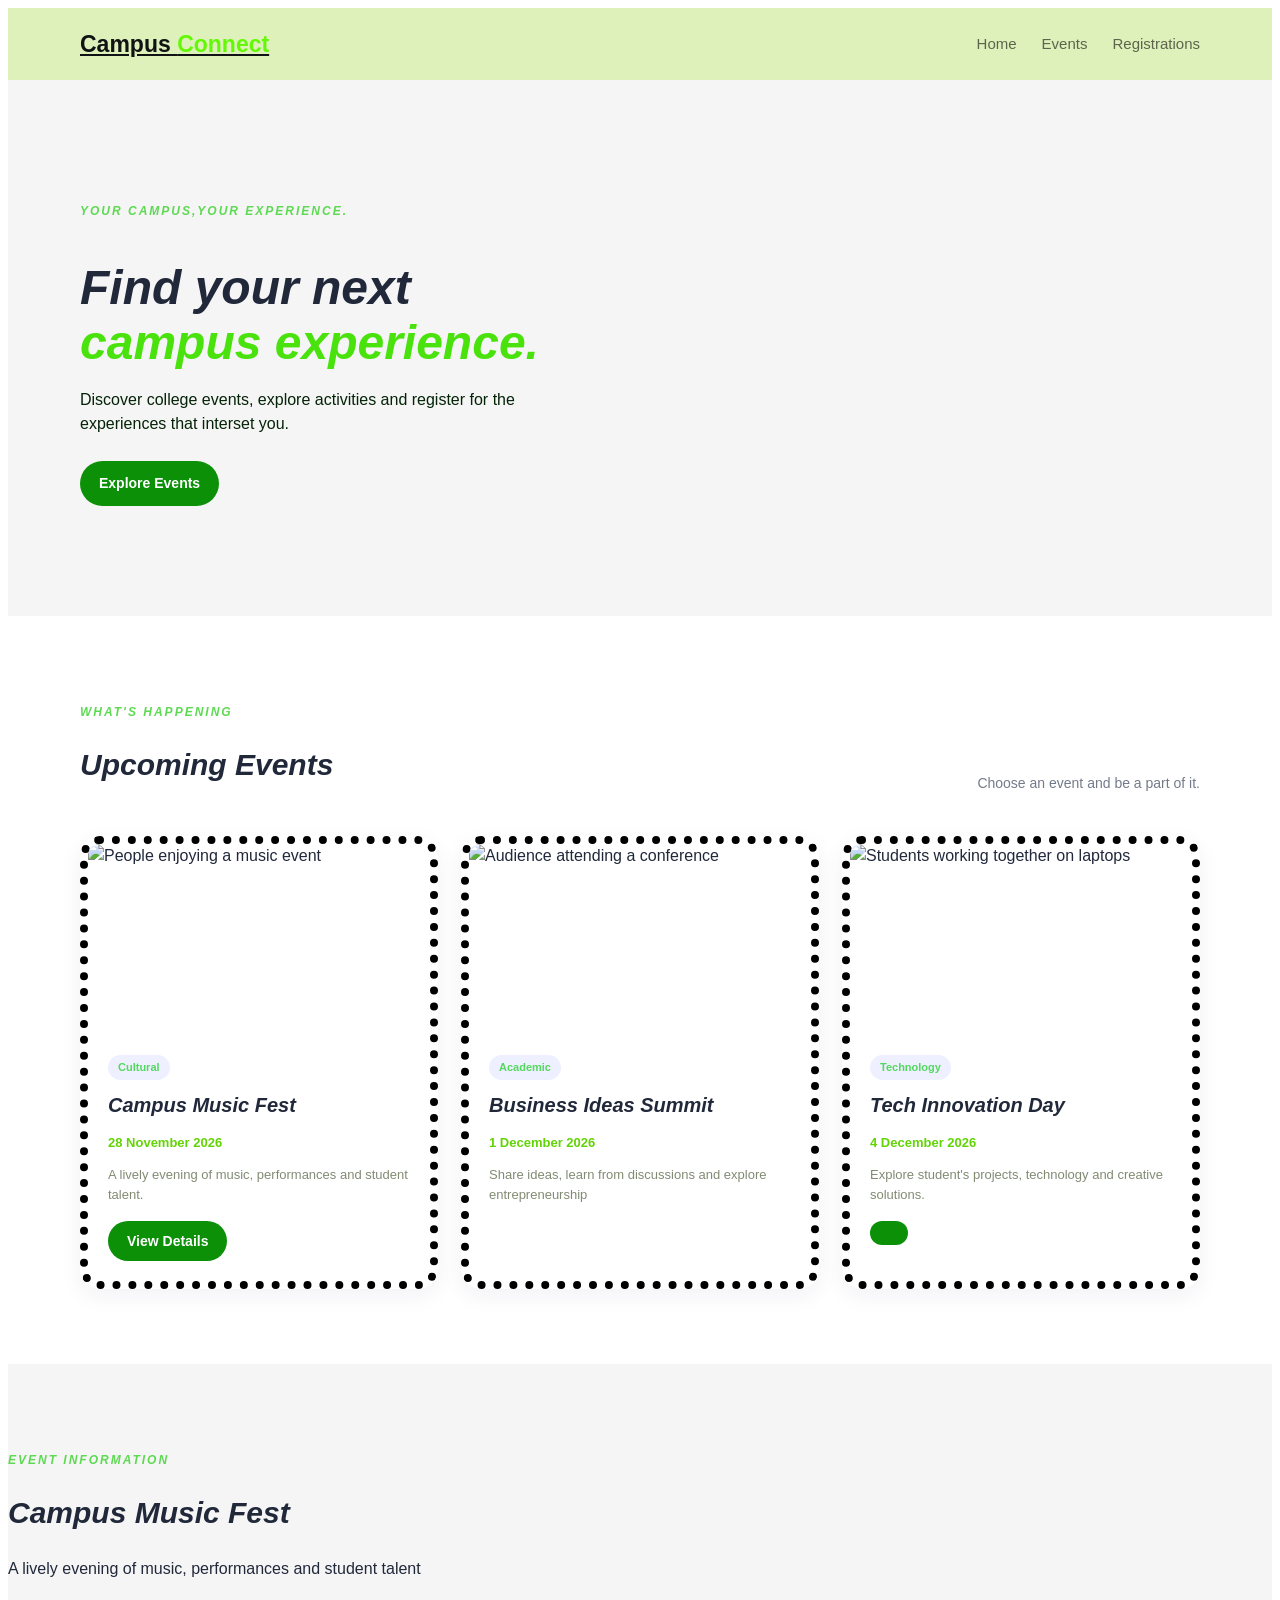
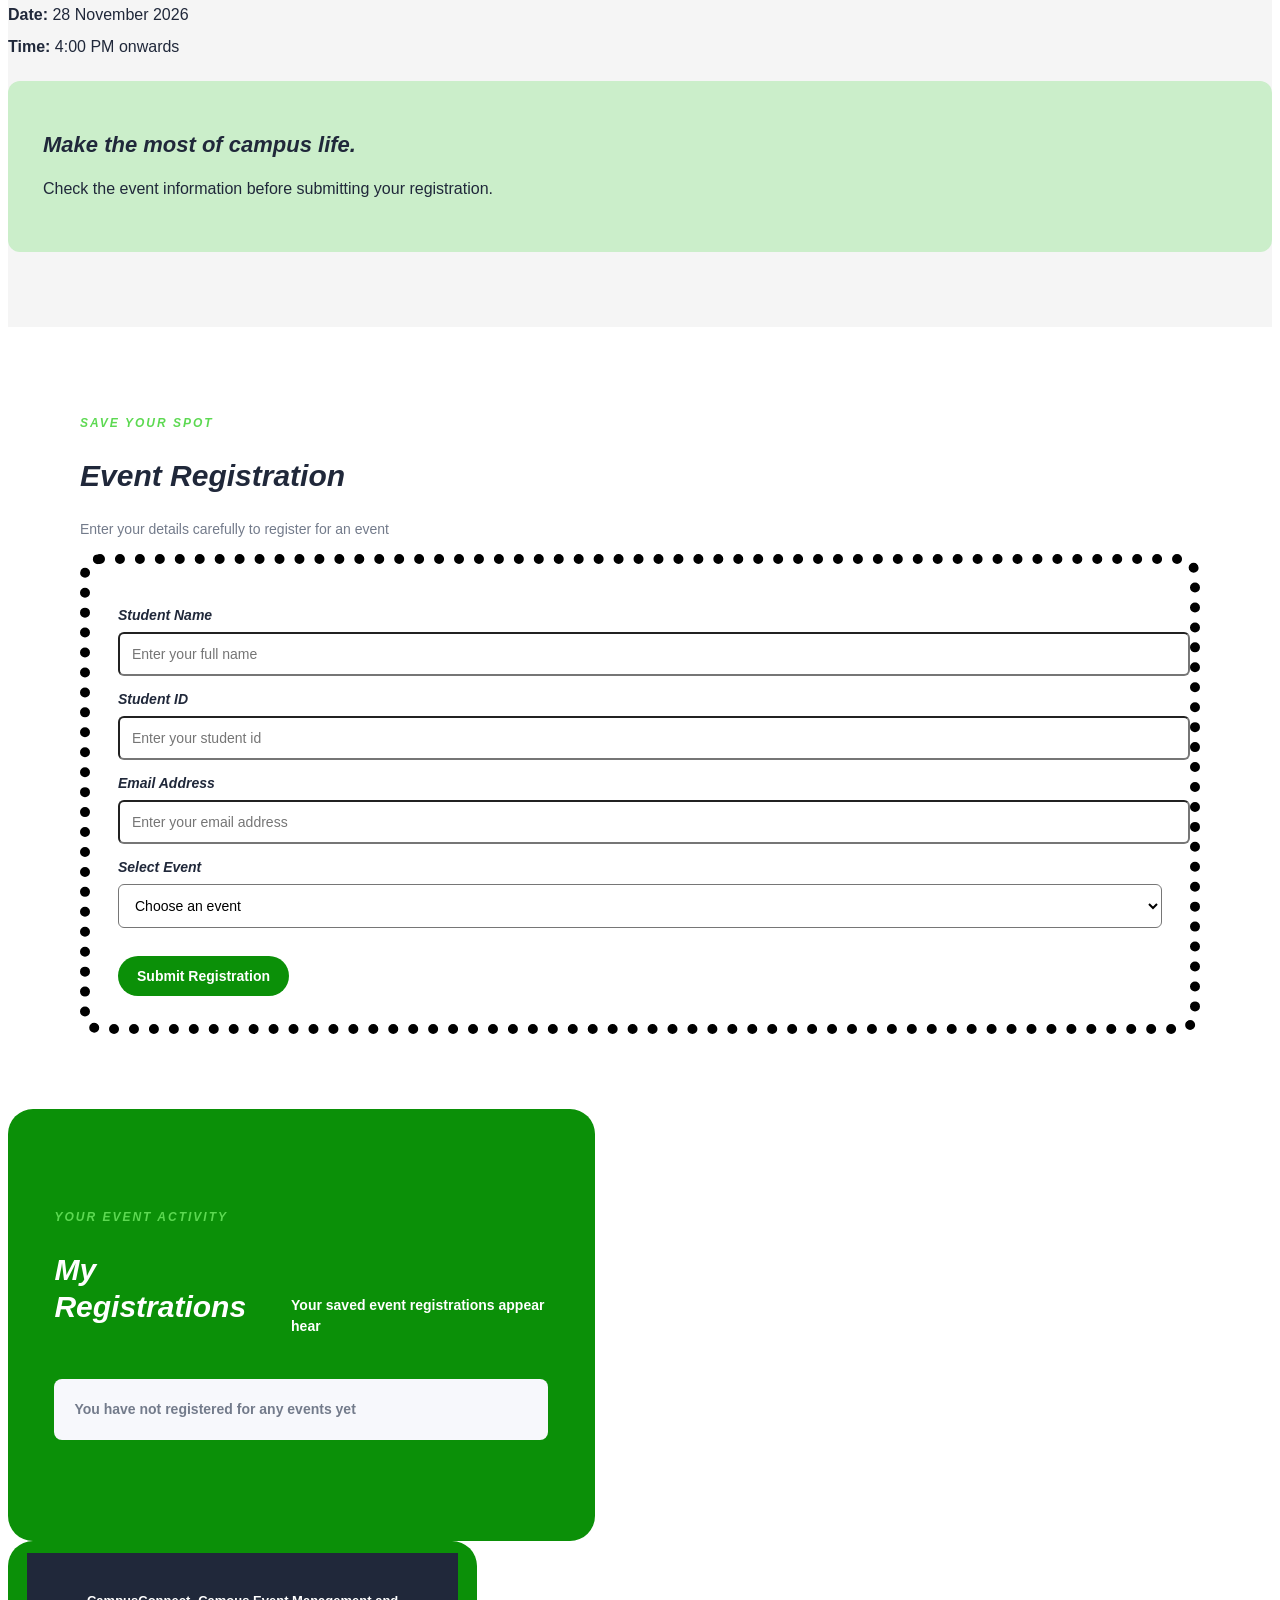
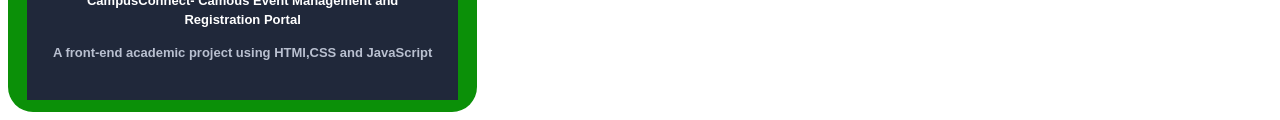
==== index.html @ fcd9af0a "Rename cse326project.html to index.html" ====
<!DOCTYPE html>
<html lang="en">
<head>
    <meta charset="UTF-8">
    <meta name="viewport" content="width=device-width, initial-scale=1.0">
    <title>CampusConnect</title>
    <link rel="stylesheet" href="style.css">
</head>
<body>
    <header class="header">
        <div class="container nav">
            <a class="logo" href="#home">Campus <span>Connect</span></a>
            <nav>
                <a href="#home">Home</a>
                <a href="#events">Events</a>
                <a href="#registration">Registrations</a>
            </nav>
        </div>
    </header>
    <main>
        <!-- HOME PAGE -->
         <section id="home" class="hero">
            <div class="container hero-content">
                <p class="eyebrow">YOUR CAMPUS,YOUR EXPERIENCE.</p>
                <h1>Find your next<br><span>campus experience.</span></h1>
                <p class="hero-text">
                    Discover college events, explore activities and register for the experiences that interset you.
                </p>
                <a class="button" href="#events">Explore Events</a>
            </div>
         </section>
         <section id="events" class="section container">
            <div class="section-heading">
                <div>
                    <p class="eyebrow">WHAT'S HAPPENING</p>
                    <h2>Upcoming Events</h2>
                </div>
                <p class="muted">Choose an event and be a part of it.</p>
            </div>
            <div class="event-grid">
                <article class="event-card">
                    <img src="images (3).jpg" alt="People enjoying a music event">
                    <div class="event-info">
                        <span class="tag">Cultural</span>
                        <h3>Campus Music Fest</h3>
                        <p class="event-date">28 November 2026</p>
                        <p>A lively evening of music, performances and student talent.</p>
                        <button class="button event-button" data-event="Campus Music Fest">View Details</button>
                    </div>
                </article>
                <article class="event-card">
                    <img src="images (4).jpg" alt="Audience attending a conference">
                    <div class="event-info">
                        <span class="tag">Academic</span>
                        <h3>Business Ideas Summit</h3>
                        <p class="event-date">1 December 2026</p>
                        <p>Share ideas, learn from discussions and explore entrepreneurship</p>
                   </div>
                </article>
                <article class="event-card">
                    <img src="images (5).jpg" alt="Students working together on laptops">
                    <div class="event-info">
                        <span class="tag">Technology</span>
                        <h3>Tech Innovation Day</h3>
                        <p class="event-date">4 December 2026</p>
                        <p>Explore student's projects, technology and creative solutions.</p>
                        <button class="button event-button" date-event="Tech Innovation Day"></button>
                    </div>
                </article>
            </div>
         </section>
         <!-- EVENT DETAILS -->
          <section id="details" class="section details-section">
            <div class="container details-box">
            </div>
            <p class="eyebrow">EVENT INFORMATION</p>
            <h2 id="detail-title">Campus Music Fest</h2>
            <p id="detail-description">A lively evening of music, performances and student talent</p>
            <div class="detail-list">
                <p><strong>Date:</strong> <span id="detail-date">28 November 2026</span></p>
                <p><strong>Time:</strong> <span id="detail-time">4:00 PM onwards</span></p>
        </div>
        <div class="details-note">
            <span class="note-icon"></span>
            <h3>Make the most of campus life.</h3>
            <p>Check the event information before submitting your registration.</p>
        </div>
          </section>
          <!-- REGISTRATION FORM -->
           <section id="registration" class="section container">
            <div class="form-layout">
                <div>
                <p class="eyebrow">SAVE YOUR SPOT</p>
                <h2>Event Registration</h2>
                <p class="muted">Enter your details carefully to register for an event</p>
            </div>
            <form id="registration-form" class="registration-form">
                <label for="student-name">Student Name</label>
                <input type="text" id="student-name" placeholder="Enter your full name">

                <label for="student-id">Student ID</label>
                <input type="text" id="student-id" placeholder="Enter your student id">

                <label for="student-email">Email Address</label>
                <input type="email" id="student-email" placeholder="Enter your email address">

                <label for="event-choice">Select Event</label>
                <select id="event-choice">
                    <option value="">Choose an event</option>
                    <option value="Campus Music Fest">Campus Music Fest</option>
                    <option value="Business Ideas Summit">Business Ideas Summit</option>
                    <option value="Tech Innovation Day">Tech Innovation Day</option>
                </select>
                <p id="form-error" class="error-message" aria-live="polite"></p>
                <button type="submit" class="button">Submit Registration</button>
            </form>
        </div>
    </section>
    <!-- CONFIRMATION MESSAGE -->
     <section id="confirmation" class="section container hidden">
        <div class="confirmation-box">
            <div class="success-mark"></div>
            <p class="eyebrow">REGISTRATION COMPLETE</p>
            <h2>You're registered!</h2>
            <p id="confirmation-text">Your registration has been saved successfully</p>
            <a href="#registration" class="button">View My Registration/a>
                </div>
             </section>
             <!-- MY REGISTRATIONS -->
              <section id="registration" class="section container">
                <div class="section-heading">
                    <div>
                        <p class="eyebrow">YOUR EVENT ACTIVITY</p>
                        <h2>My Registrations</h2>
                    </div>
                    <p class="mute">Your saved event registrations appear hear</p>
                </div>
                <div id="registration-list" class="registartiom-list">
                    <p class="empty-message">You have not registered for any events yet</p>
            </div>
        </section>
    </main>
    <footer class="footer">
        <div class="container">
            <p>CampusConnect- Camous Event Management and Registration Portal</p>
            <p class="footer-small">A front-end academic project using HTMl,CSS and JavaScript</p>
       </div>
    </footer>
</body>
</html>
---- style.css ----
body {
    font-family: Verdana, Geneva, Tahoma, sans-serif, sans-serif;
    color: #20283a;
    background-color: #ffffff;
    line-height: 1.5;
}

.container {
    width: 90%;
    max-width: 1120px;
    margin: auto;
}

.header {
    background-color:rgb(222, 241, 187);
    position: sticky;
    top: 0px;
    z-index: 10;
}

.nav {
    min-height: 72px;
    display: flex;
    justify-content: space-between;
    align-items: center;
    gap: 20px;
}

.logo {
    color: #111213;
    font-size: 23px;
    font-weight: bold;
}

.logo span {
    color: #63f906;
}

nav {
    display: flex;
    gap: 25px;
}

nav a {
    color: #5c654c;
    text-decoration: none;
    font-size: 15px;
}

nav a:hover {
    color: #074af3;
}

.hero {
    background-color: whitesmoke;
    padding: 90px 0;
}

.hero-content {
    padding: 20px 0;
}

.eyebrow {
    color: #5dd952;
    font-size: 12px;
    font-weight: bold;
    letter-spacing: 2px;
    margin-bottom: 12px;
    font-style: italic;
}

h1 {
    font-size: 48px;
    line-height: 1.15;
    margin-bottom: 18px;
    font-style: italic;
}

h1 span {
    color: #49e20c;
}

.hero-text {
    max-width: 520px;
    color: #042307;
    margin-bottom: 25px;
}

.button {
    display: inline-block;
    border: none;
    border-radius: 25px;
    background-color: #0b9008;
    color: white;
    padding: 12px 19px;
    text-decoration: none;
    font-size: 14px;
    font-weight: bolder;
    cursor: pointer;
}

.button:hover {
    background-color: #4ab563;
}

.section {
    padding-top: 75px;
    padding-bottom: 75px;
}

.section-heading {
    display: flex;
    justify-content: space-between;
    align-items: end;
    gap: 20px;
    margin-bottom: 28px;
}

h2 {
    font-size: 30px;
    line-height: 1.25;
    font-style: italic;
}

.muted {
    color: #737b8b;
    font-size: 14px;
}

.event-grid {
    display: grid;
    grid-template-columns: repeat(3, 1fr);
    gap: 23px;
}

.event-card {
    border: 8px dotted black;
    border-radius: 20px;
    overflow: hidden;
    background-color: #ffffff;
    box-shadow: 0 7px 22px rgba(30, 42, 80, 0.06);
}

.event-card img {
    width: 100%;
    height: 190px;
    object-fit: cover;
    display: block;
}

.event-info {
    padding: 20px;
}

.tag {
    display: inline-block;
    color: #52d95d;
    background-color: #eef0ff;
    border-radius: 20px;
    padding: 4px 10px;
    font-size: 11px;
    font-weight: bolder;
}

.event-info h3 {
    margin: 10px 0 5px;
    font-size: 20px;
    font-style: italic;
}

.event-info p {
    color: #818b73;
    font-size: 13px;
    margin-bottom: 12px;
}

.event-info .event-date {
    color: #62d405;
    font-weight: 800;
}

.event-button {
    margin-top: 5px;
}

.details-section {
    background-color:whitesmoke;
}

.details-box {
    display: grid;
    grid-template-columns: 1.5fr 1fr;
    gap: 35px;
    align-items: center;
}

.details-box h2 {
    margin-bottom: 12px;
    font-style: italic;
}

.details-box p {
    color: #687184;
}

.detail-list {
    margin: 22px 0;
}

.detail-list p {
    margin: 8px 0;
}

.detail-list strong {
    color: #20283a;
}

.details-note {
    background-color: #cbeeca;
    border-radius: 12px;
    padding: 35px;
}

.note-icon {
    color: #06f826;
    font-size: 30px;
}

.details-note h3 {
    margin: 12px 0;
    font-style: italic;
    font-size: 22px;
}

.form-layout {
    /* display: grid; */
    /* grid-template-columns: 1fr 1.2fr; */
    /* gap: 50px; */
    /* align-items: start; */
}

.registration-form {
    border: 10px dotted black;
    border-radius: 20px;
    padding: 28px;
}

.registration-form label {
    display: block;
    margin: 13px 0 6px;
    font-size: 14px;
    font-weight: bold;
    font-style: italic;
}

.registration-form input,
.registration-form select {
    width: 100%;
    padding: 12px;
    border: px dotted #d9dce5;
    border-radius: 6px;
    font-size: 14px;
    background-color: #ffffff;
}

.registration-form input:focus,
.registration-form select:focus {
    outline: 2px solid #cbd2ff;
    border-color: #5267d9;
}

.registration-form button {
    margin-top: 15px;
}

.error-message {
    color: #c0392b;
    font-size: 13px;
    margin-top: 10px;
}

.confirmation-box {
    text-align: center;
    background-color: #f1f8f3;
    border-radius: 12px;
    padding: 40px 20px;
}

.confirmation-box h2 {
    margin-bottom: 10px;
}

.confirmation-box p {
    margin-bottom: 18px;
    color: #5f6d63;
}

.success-mark {
    width: 48px;
    height: 48px;
    line-height: 48px;
    margin: 0 auto 15px;
    border-radius: 50%;
    background-color: #d6efdc;
    color: #247a3c;
    font-size: 25px;
    font-weight: bold;
}

.hidden {
    display: none;
}

.registration-list {
    display: grid;
    grid-template-columns: repeat(2, 1fr);
    gap: 15px;
}

.saved-registration {
    border: 1px solid #e8eaf0;
    border-left: 4px solid #5267d9;
    border-radius: 8px;
    padding: 17px;
    background-color: #ffffff;
}

.saved-registration h3 {
    margin-bottom: 5px;
}

.saved-registration p {
    color: #737b8b;
    font-size: 13px;
}

.empty-message {
    color: #737b8b;
    padding: 20px;
    background-color: #f7f8fc;
    border-radius: 8px;
}

.footer {
    background-color: #20283a;
    color: #ffffff;
    text-align: center;
    padding: 25px 0;
    font-size: 13px;
}

.footer-small {
    color: #b9c0d0;
    margin-top: 5px;
}

/* RESPONSIVE DESIGN */
@media (max-width: 750px) {
    .nav,
    .section-heading {
        flex-direction: column;
        align-items: flex-start;
    }

    nav {
        flex-wrap: wrap;
        gap: 13px;
        padding-bottom: 15px;
    }

    h1 {
        font-size: 36px;
    }

    .event-grid,
    .details-box,
    .form-layout,
    .registration-list {
        grid-template-columns: 1fr;
    }

    .hero {
        padding: 60px 0;
    }

    .section {
        padding-top: 50px;
        padding-bottom: 50px;
    }
}
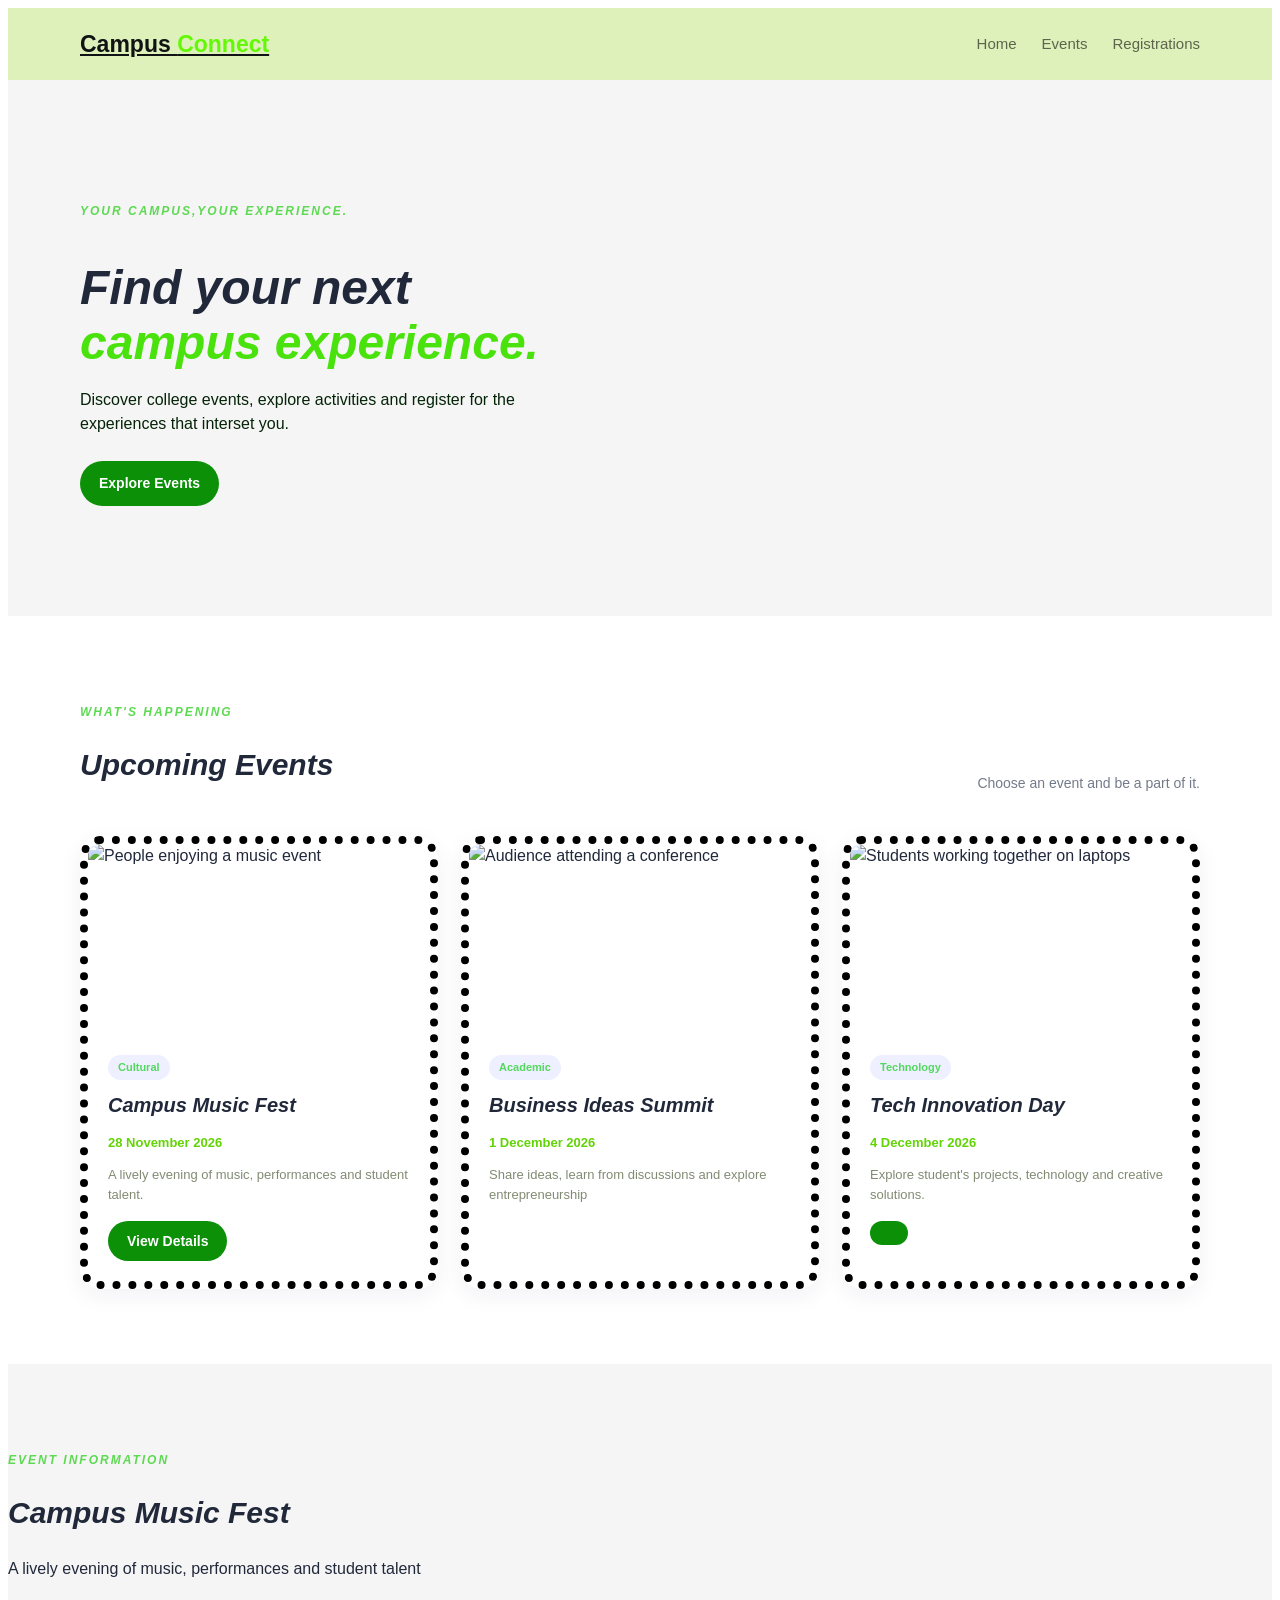
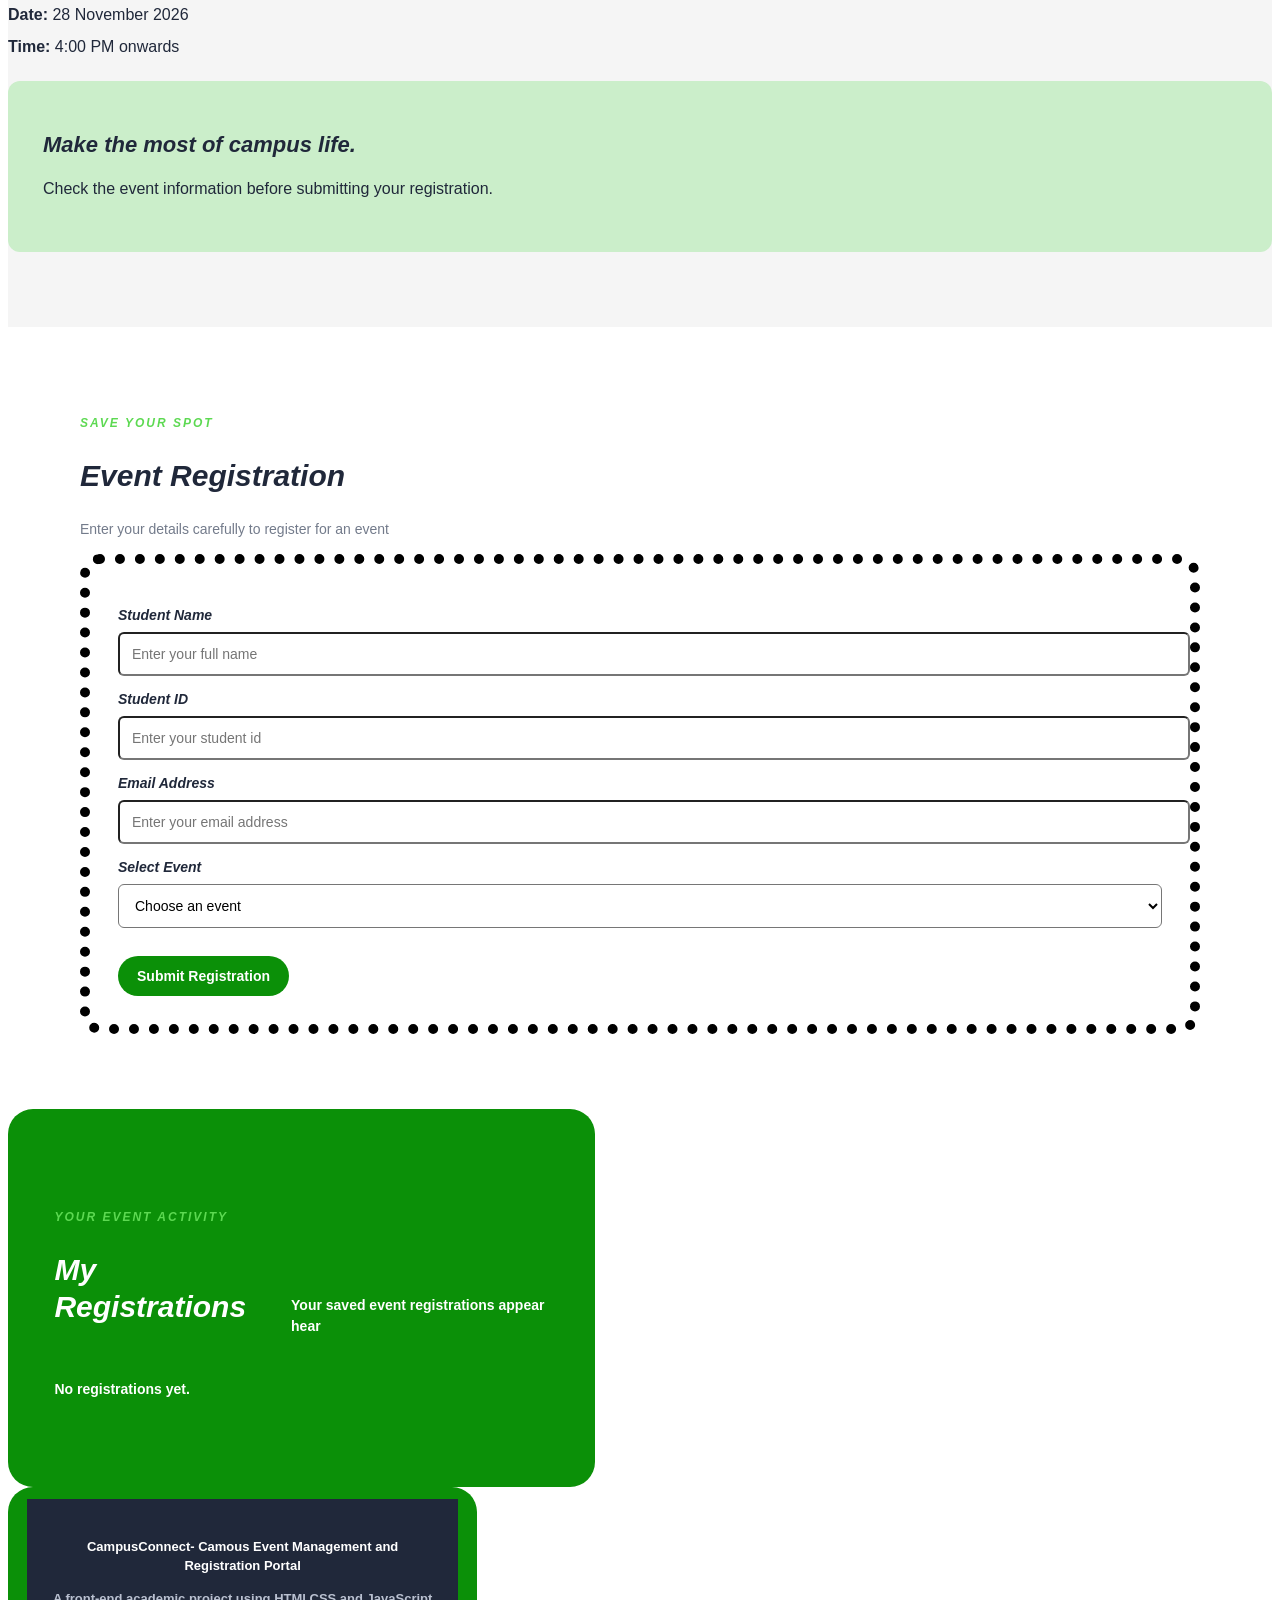
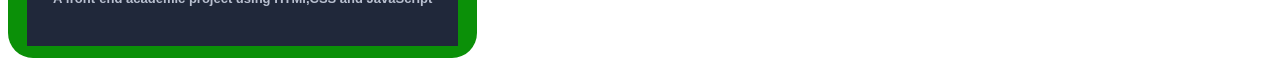
==== commit 543cc8c2: "Update index.html" ====
--- a/index.html
+++ b/index.html
@@ -5,6 +5,7 @@
     <meta name="viewport" content="width=device-width, initial-scale=1.0">
     <title>CampusConnect</title>
     <link rel="stylesheet" href="style.css">
+    
 </head>
 <body>
     <header class="header">
@@ -146,5 +147,6 @@
             <p class="footer-small">A front-end academic project using HTMl,CSS and JavaScript</p>
        </div>
     </footer>
+    <script src="script.js"></script>
 </body>
 </html>
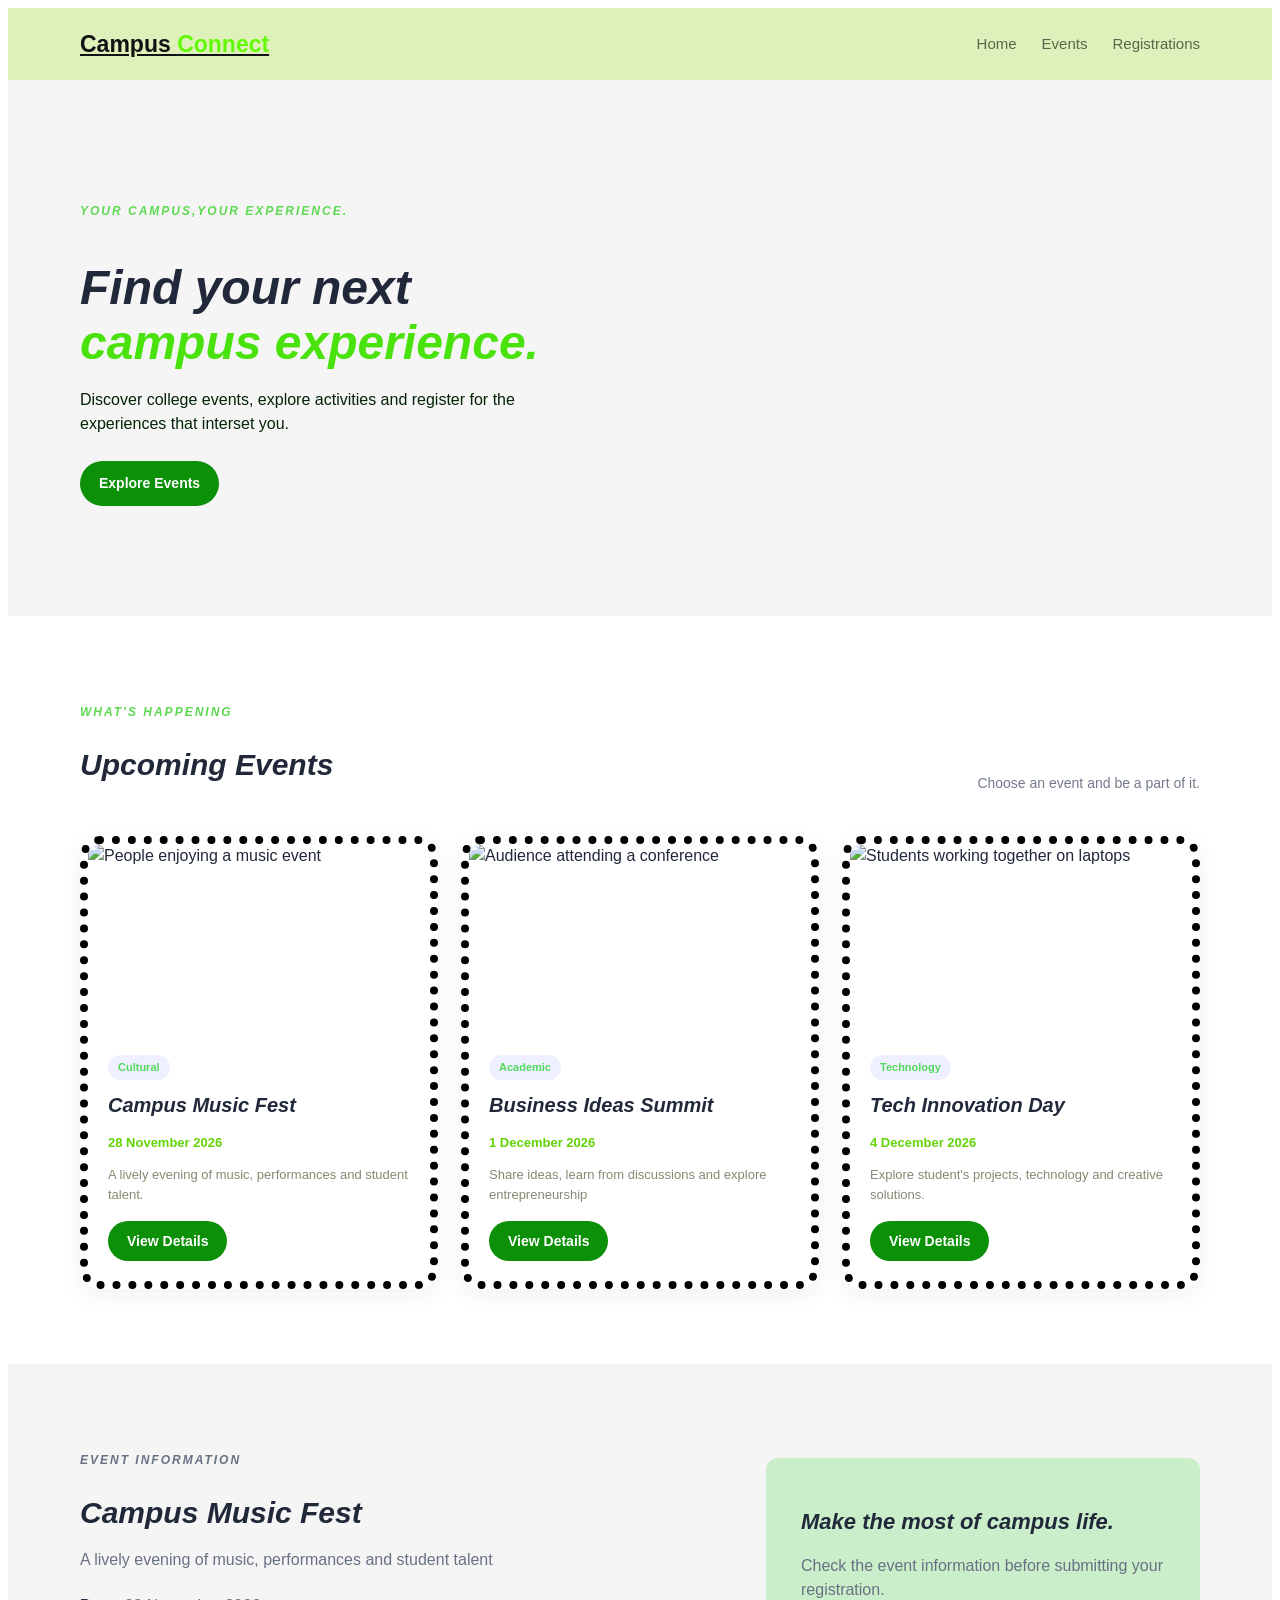
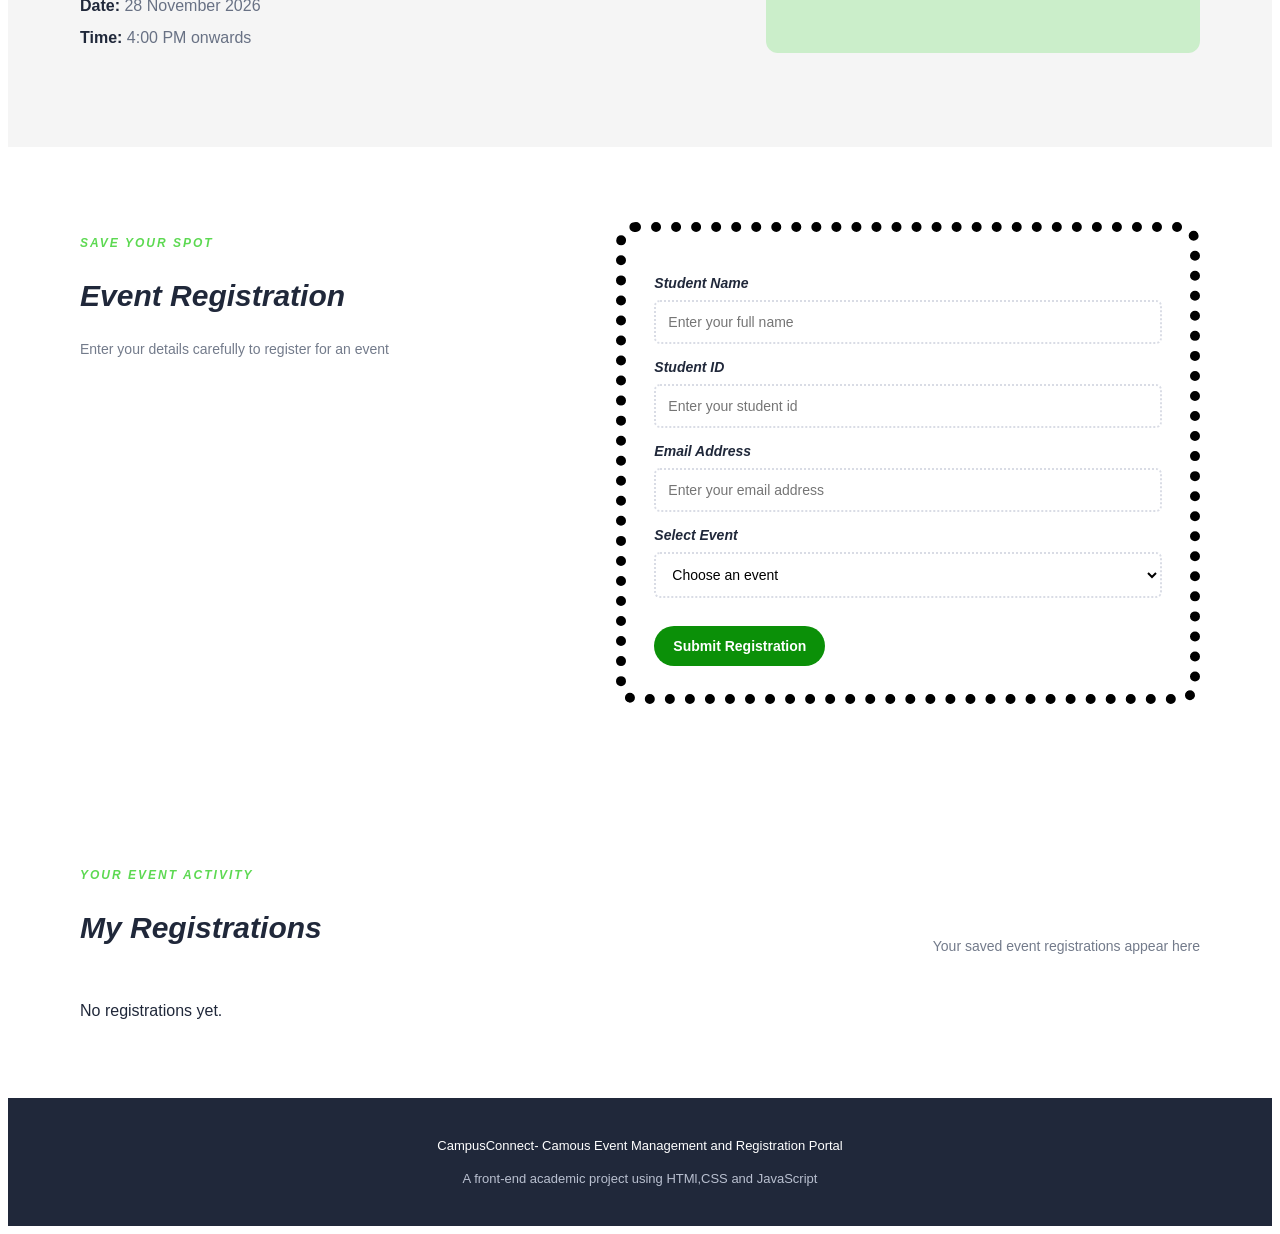
==== commit f5827b34: "Update index.html" ====
--- a/index.html
+++ b/index.html
@@ -56,6 +56,7 @@
                         <h3>Business Ideas Summit</h3>
                         <p class="event-date">1 December 2026</p>
                         <p>Share ideas, learn from discussions and explore entrepreneurship</p>
+                        <button class="button event-button" data-event="Business Ideas Summit">View Details</button>
                    </div>
                 </article>
                 <article class="event-card">
@@ -65,7 +66,7 @@
                         <h3>Tech Innovation Day</h3>
                         <p class="event-date">4 December 2026</p>
                         <p>Explore student's projects, technology and creative solutions.</p>
-                        <button class="button event-button" date-event="Tech Innovation Day"></button>
+                        <button class="button event-button" data-event="Tech Innovation Day">View Details</button>
                     </div>
                 </article>
             </div>
@@ -73,7 +74,7 @@
          <!-- EVENT DETAILS -->
           <section id="details" class="section details-section">
             <div class="container details-box">
-            </div>
+                <div>
             <p class="eyebrow">EVENT INFORMATION</p>
             <h2 id="detail-title">Campus Music Fest</h2>
             <p id="detail-description">A lively evening of music, performances and student talent</p>
@@ -81,11 +82,13 @@
                 <p><strong>Date:</strong> <span id="detail-date">28 November 2026</span></p>
                 <p><strong>Time:</strong> <span id="detail-time">4:00 PM onwards</span></p>
         </div>
+                </div>
         <div class="details-note">
             <span class="note-icon"></span>
             <h3>Make the most of campus life.</h3>
             <p>Check the event information before submitting your registration.</p>
         </div>
+                </div>         
           </section>
           <!-- REGISTRATION FORM -->
            <section id="registration" class="section container">
@@ -124,19 +127,19 @@
             <p class="eyebrow">REGISTRATION COMPLETE</p>
             <h2>You're registered!</h2>
             <p id="confirmation-text">Your registration has been saved successfully</p>
-            <a href="#registration" class="button">View My Registration/a>
+            <a href="#my-registrations" class="button">View My Registration</a>
                 </div>
              </section>
              <!-- MY REGISTRATIONS -->
-              <section id="registration" class="section container">
+              <section id="my-registrations" class="section container">
                 <div class="section-heading">
                     <div>
                         <p class="eyebrow">YOUR EVENT ACTIVITY</p>
                         <h2>My Registrations</h2>
                     </div>
-                    <p class="mute">Your saved event registrations appear hear</p>
+                    <p class="muted">Your saved event registrations appear here</p>
                 </div>
-                <div id="registration-list" class="registartiom-list">
+                <div id="registration-list" class="registration-list">
                     <p class="empty-message">You have not registered for any events yet</p>
             </div>
         </section>
--- a/style.css
+++ b/style.css
@@ -1,3 +1,7 @@
+*{
+    box-sizing:border-box;
+}
+
 body {
     font-family: Verdana, Geneva, Tahoma, sans-serif, sans-serif;
     color: #20283a;
@@ -233,10 +237,10 @@
 }
 
 .form-layout {
-    /* display: grid; */
-    /* grid-template-columns: 1fr 1.2fr; */
-    /* gap: 50px; */
-    /* align-items: start; */
+     display: grid; 
+     grid-template-columns: 1fr 1.2fr; 
+     gap: 50px; 
+     align-items: start; 
 }
 
 .registration-form {
@@ -257,7 +261,7 @@
 .registration-form select {
     width: 100%;
     padding: 12px;
-    border: px dotted #d9dce5;
+    border: 2px dotted #d9dce5;
     border-radius: 6px;
     font-size: 14px;
     background-color: #ffffff;
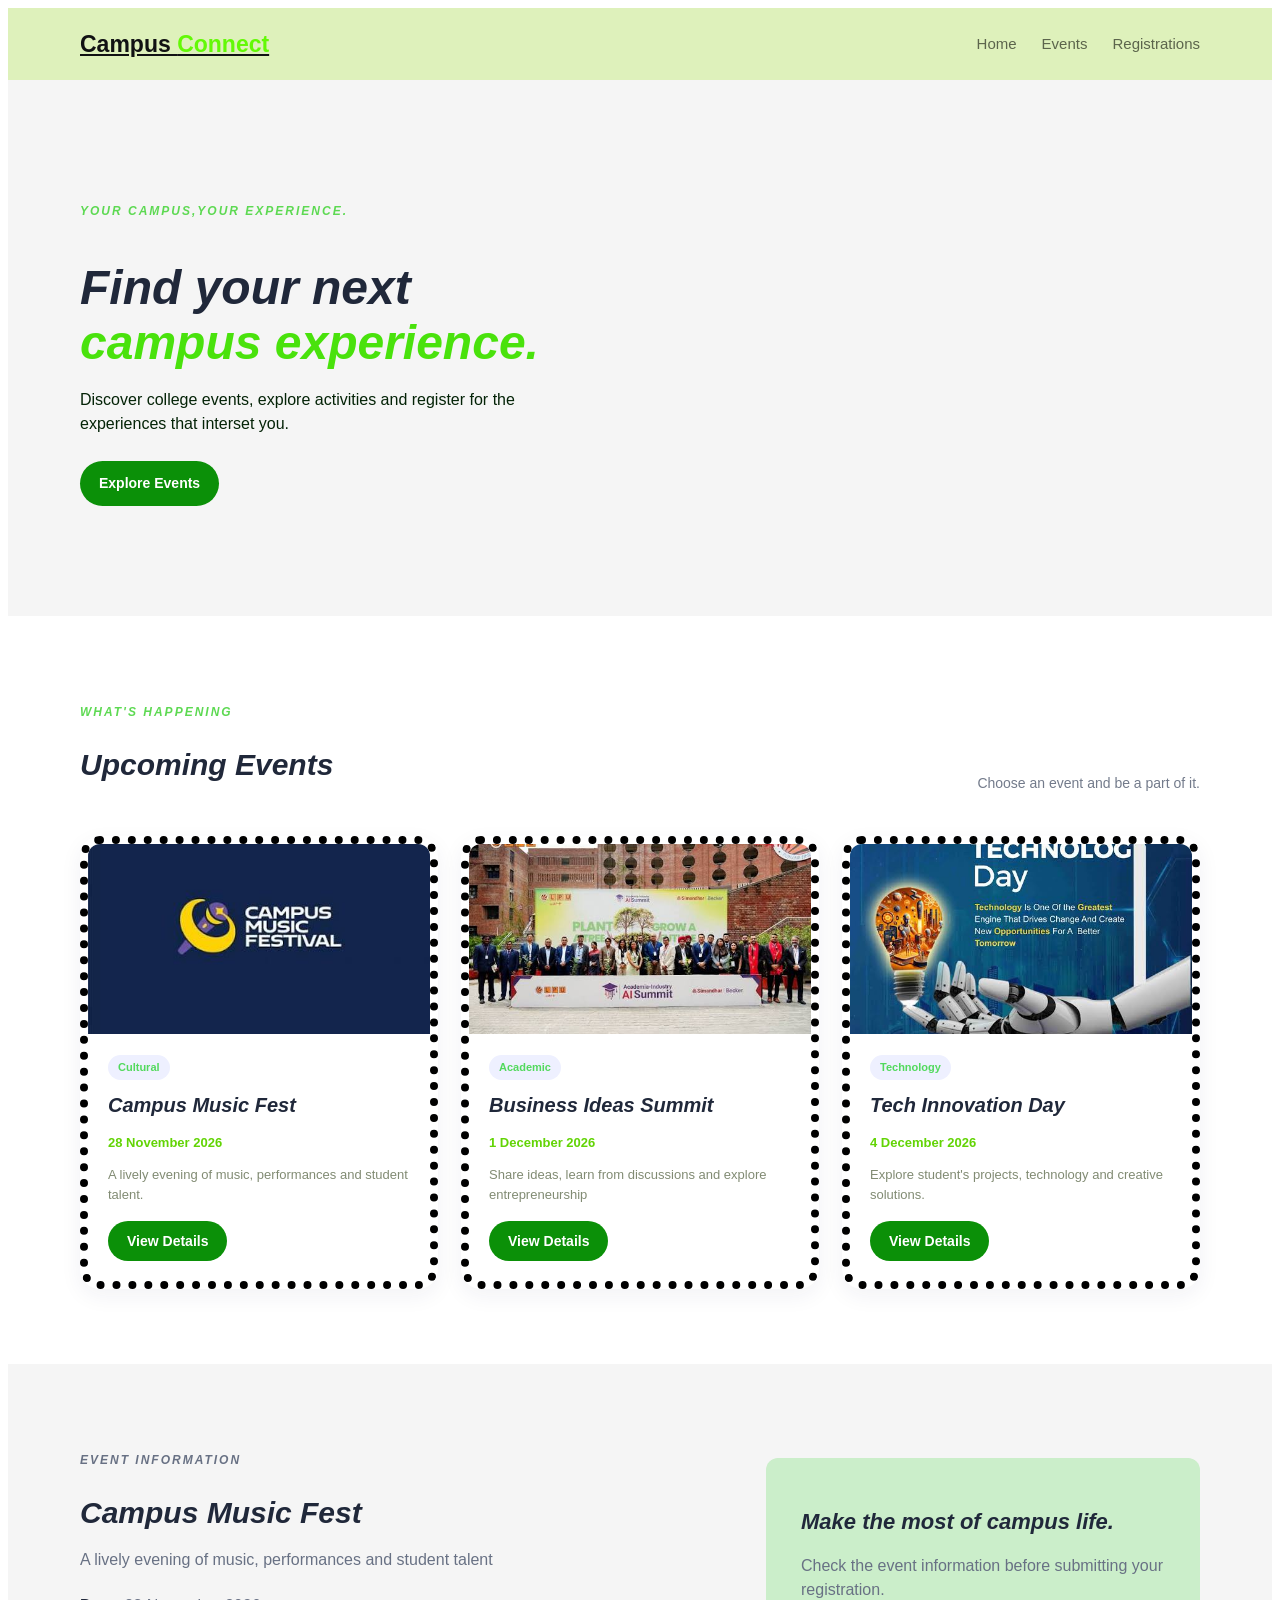
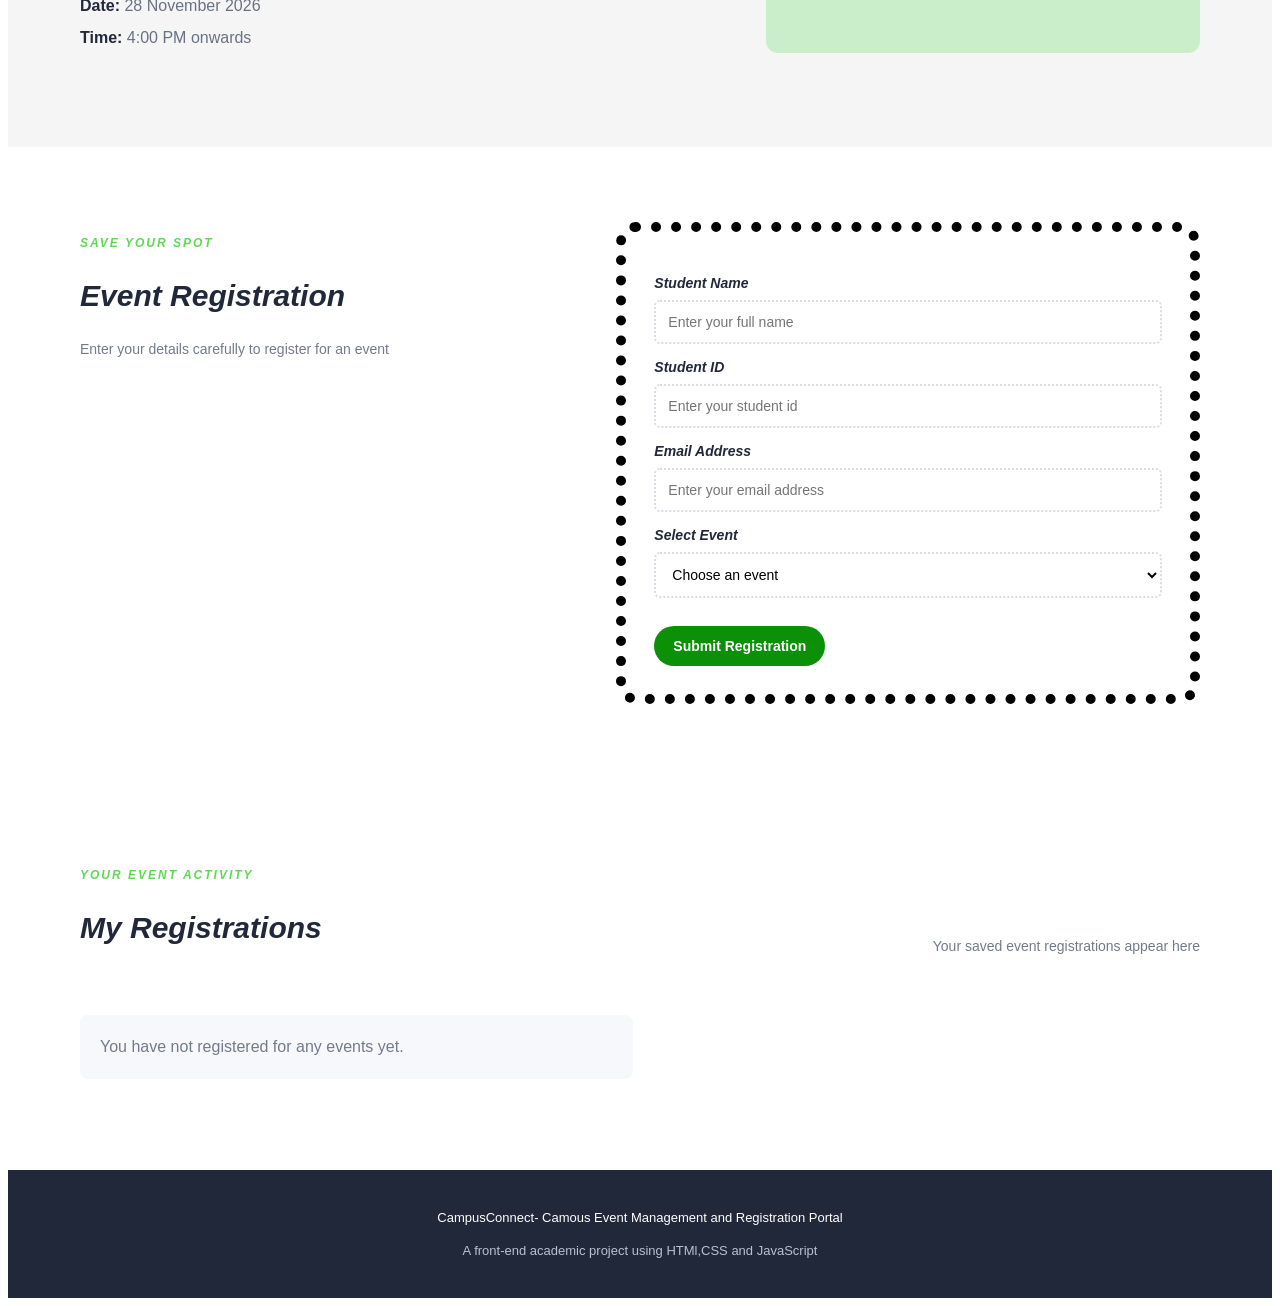
==== commit bce6e7a7: "Update index.html" ====
--- a/index.html
+++ b/index.html
@@ -40,7 +40,7 @@
             </div>
             <div class="event-grid">
                 <article class="event-card">
-                    <img src="images (3).jpg" alt="People enjoying a music event">
+                    <img src="images (3).jpeg" alt="People enjoying a music event">
                     <div class="event-info">
                         <span class="tag">Cultural</span>
                         <h3>Campus Music Fest</h3>
@@ -50,7 +50,7 @@
                     </div>
                 </article>
                 <article class="event-card">
-                    <img src="images (4).jpg" alt="Audience attending a conference">
+                    <img src="images (4).jpeg" alt="Audience attending a conference">
                     <div class="event-info">
                         <span class="tag">Academic</span>
                         <h3>Business Ideas Summit</h3>
@@ -60,7 +60,7 @@
                    </div>
                 </article>
                 <article class="event-card">
-                    <img src="images (5).jpg" alt="Students working together on laptops">
+                    <img src="images (5).jpeg" alt="Students working together on laptops">
                     <div class="event-info">
                         <span class="tag">Technology</span>
                         <h3>Tech Innovation Day</h3>
